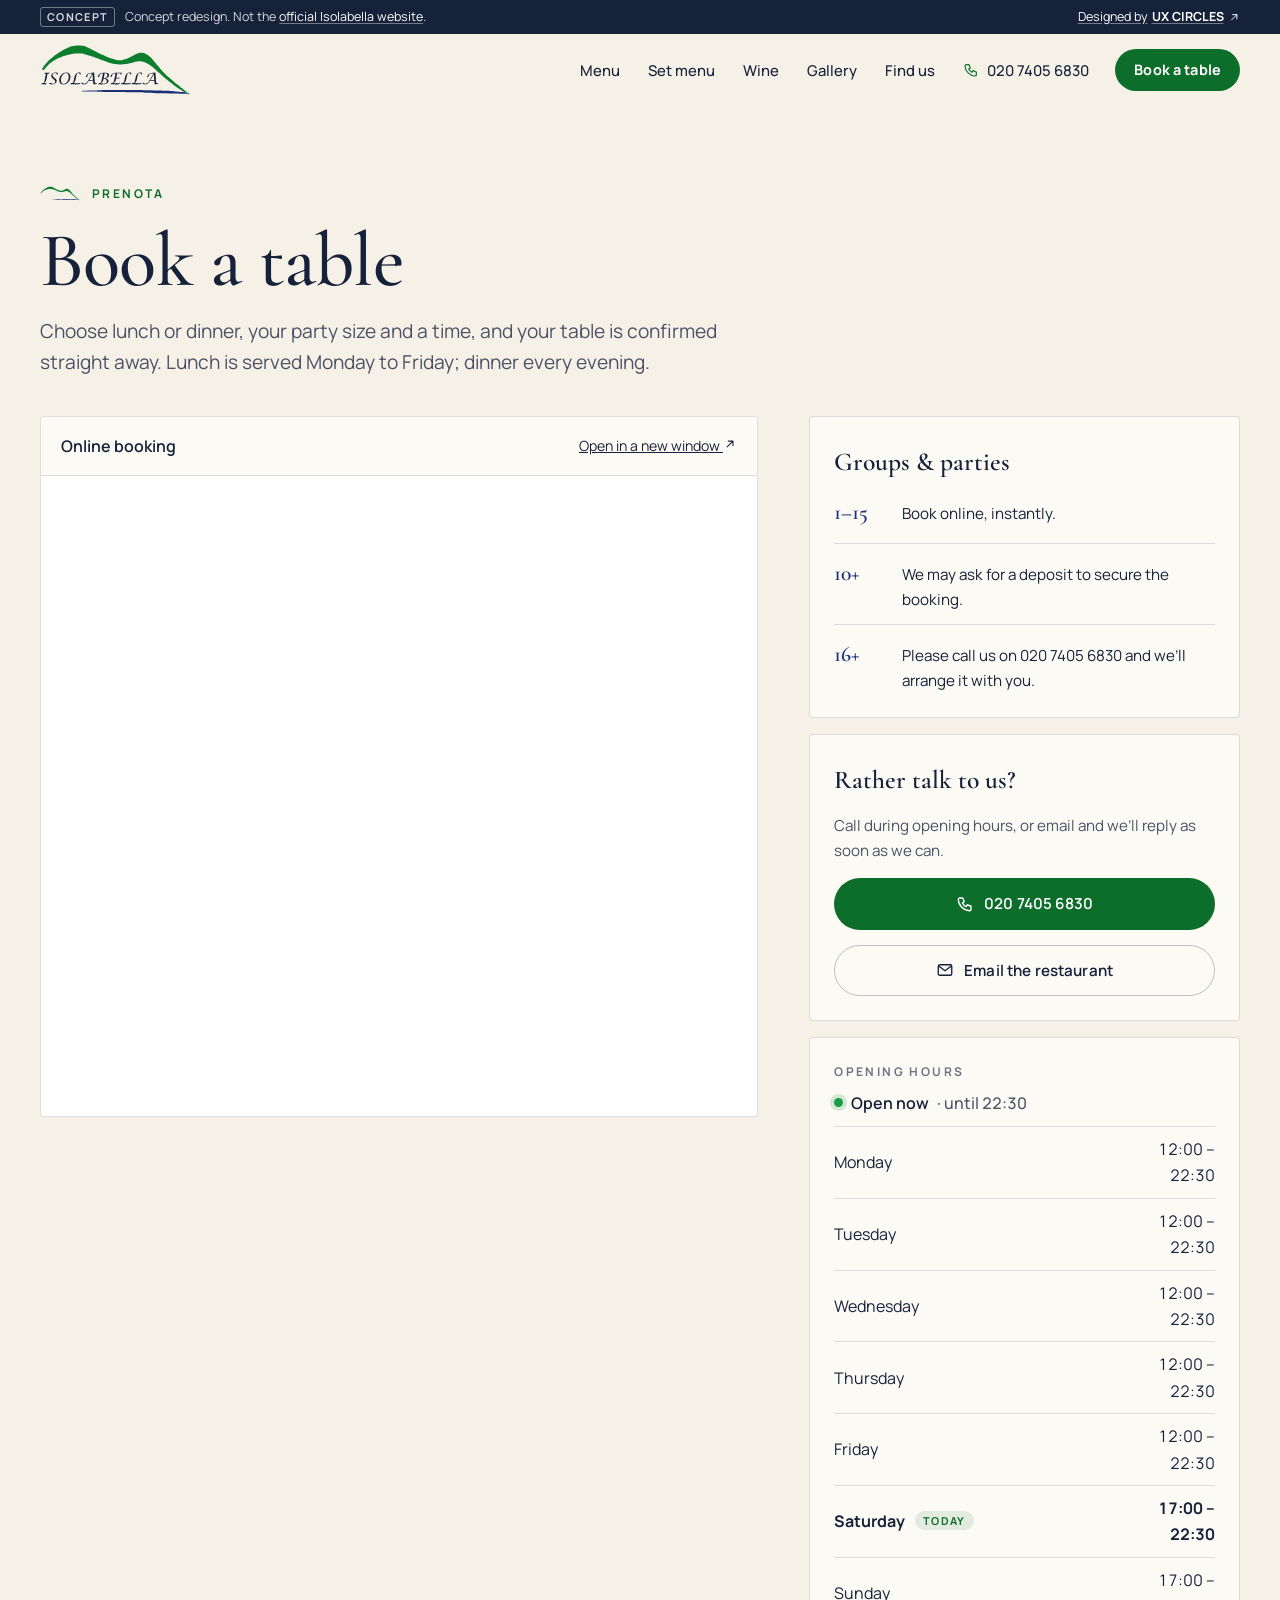
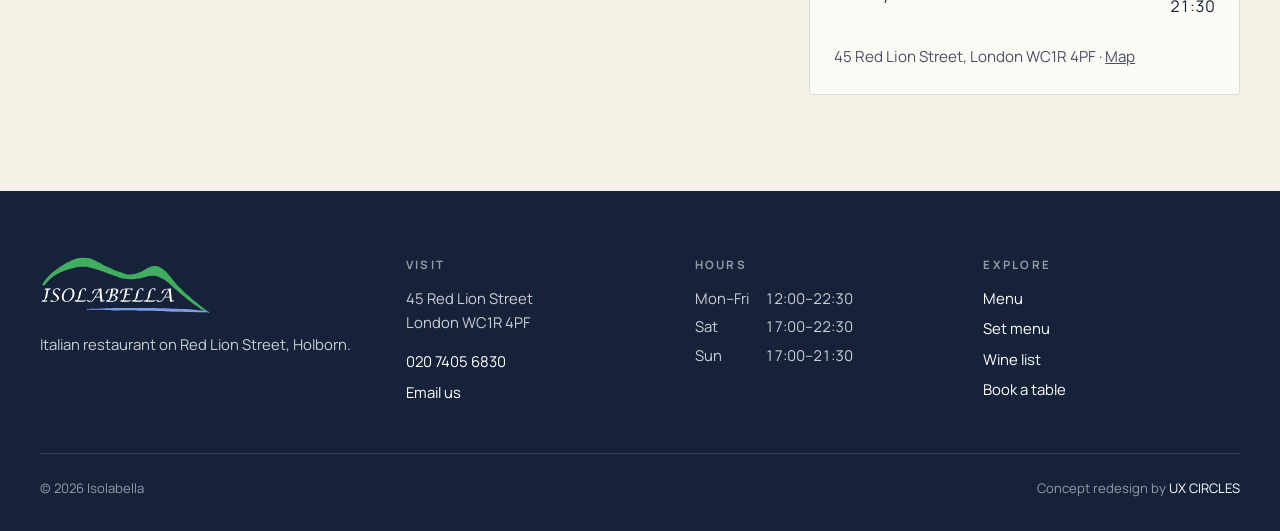
==== book.html @ ec87f548 "Redesign Isolabella's website as a static concept site Home, full HTML menu (à la carte, set menu, w" ====
<!doctype html>
<html lang="en-GB" class="no-js">
<head>
  <meta charset="utf-8">
  <meta name="viewport" content="width=device-width, initial-scale=1">
  <title>Book a table · Isolabella, Holborn</title>
  <meta name="description" content="Book a table at Isolabella, 45 Red Lion Street, Holborn. Instant online booking for up to 15 guests; call 020 7405 6830 for larger parties.">
  <meta name="robots" content="noindex, nofollow">
  <meta name="theme-color" content="#f6f1e7">
  <link rel="canonical" href="https://uxcircles.github.io/Isolabella/book.html">
  <link rel="icon" href="favicon.svg" type="image/svg+xml">
  <link rel="apple-touch-icon" href="apple-touch-icon.png">

  <meta property="og:type" content="restaurant">
  <meta property="og:site_name" content="Isolabella">
  <meta property="og:title" content="Book a table · Isolabella, Holborn">
  <meta property="og:description" content="Handmade pasta, fresh fish, veal and Italian wines on Red Lion Street, WC1.">
  <meta property="og:url" content="https://uxcircles.github.io/Isolabella/book.html">
  <meta property="og:image" content="https://uxcircles.github.io/Isolabella/assets/img/og.jpg">
  <meta property="og:image:width" content="1200">
  <meta property="og:image:height" content="630">
  <meta name="twitter:card" content="summary_large_image">

  <link rel="preconnect" href="https://fonts.googleapis.com">
  <link rel="preconnect" href="https://fonts.gstatic.com" crossorigin>
  <link href="https://fonts.googleapis.com/css2?family=Cormorant+Garamond:ital,wght@0,500;0,600;1,500;1,600&family=Manrope:wght@400;500;600;700&display=swap" rel="stylesheet">
  <link rel="stylesheet" href="styles.css?v=1">

</head>
<body>
  <svg aria-hidden="true" focusable="false" style="position:absolute;width:0;height:0;overflow:hidden">
    <symbol id="i-phone" viewBox="0 0 24 24"><path d="M5 4h4l2 5-2.5 1.5a11 11 0 0 0 5 5L15 13l5 2v4a2 2 0 0 1-2 2A16 16 0 0 1 3 6a2 2 0 0 1 2-2"/></symbol>
    <symbol id="i-arrow" viewBox="0 0 24 24"><path d="M5 12h14M13 6l6 6-6 6"/></symbol>
    <symbol id="i-left" viewBox="0 0 24 24"><path d="M19 12H5M11 6l-6 6 6 6"/></symbol>
    <symbol id="i-ext" viewBox="0 0 24 24"><path d="M7 17 17 7M9 7h8v8"/></symbol>
    <symbol id="i-close" viewBox="0 0 24 24"><path d="M6 6l12 12M18 6 6 18"/></symbol>
    <symbol id="i-pin" viewBox="0 0 24 24"><path d="M12 21s-7-6.2-7-11.5A7 7 0 0 1 19 9.5C19 14.8 12 21 12 21z"/><circle cx="12" cy="9.5" r="2.5"/></symbol>
    <symbol id="i-mail" viewBox="0 0 24 24"><rect x="3" y="5" width="18" height="14" rx="2"/><path d="m4 7 8 6 8-6"/></symbol>
    <symbol id="i-cal" viewBox="0 0 24 24"><rect x="3" y="5" width="18" height="16" rx="2"/><path d="M3 10h18M8 3v4M16 3v4"/></symbol>
  </svg>
  <a class="skip" href="#main">Skip to content</a>

  <header class="site-header" data-header>
    <div class="concept-bar" role="note">
      <div class="wrap concept-inner">
        <p><span class="concept-tag">Concept</span><span class="concept-long">Concept redesign. Not the <a href="http://www.isolabellarestaurant.co.uk/" target="_blank" rel="noopener">official Isolabella website</a>.</span><span class="concept-short">Concept redesign</span></p>
        <a href="https://ux-circles.com/web" target="_blank" rel="noopener">Designed by <strong>UX CIRCLES</strong> <svg class="icon" aria-hidden="true"><use href="#i-ext"/></svg></a>
      </div>
    </div>
    <div class="header-bar">
      <div class="wrap header-inner">
        <a class="brand" href="./" aria-label="Isolabella home"><img src="assets/img/logo.svg" alt="Isolabella" width="150" height="54"></a>
        <nav class="nav" id="nav" data-nav aria-label="Main">
          <a href="menu.html">Menu</a>
          <a href="menu.html#set-menu">Set menu</a>
          <a href="menu.html#wine">Wine</a>
          <a href="./#gallery">Gallery</a>
          <a href="./#visit">Find us</a>
          <a class="nav-tel" href="tel:+442074056830"><svg class="icon" aria-hidden="true"><use href="#i-phone"/></svg>020 7405 6830</a>
          <a class="btn btn-primary btn-sm" href="book.html" aria-current="page">Book a table</a>
        </nav>
        <div class="header-actions">
          <a class="btn btn-primary btn-sm" href="book.html">Book</a>
          <button class="burger" type="button" aria-controls="nav" aria-expanded="false" aria-label="Open menu" data-burger><span></span></button>
        </div>
      </div>
    </div>
  </header>

  <main id="main">
    <div class="page-head">
      <div class="wrap">
        <p class="eyebrow"><img src="assets/img/ridge.svg" alt="" width="40" height="14">Prenota</p>
        <h1 class="display">Book a table</h1>
        <p class="lede">Choose lunch or dinner, your party size and a time, and your table is confirmed straight away. Lunch is served Monday to Friday; dinner every evening.</p>
      </div>
    </div>

    <div class="wrap book-grid">
      <section class="booking-card" aria-labelledby="booking-h">
        <header>
          <p id="booking-h">Online booking</p>
          <a href="https://booking.favouritetable.com/?sitecode=1702" target="_blank" rel="noopener">Open in a new window <svg class="icon" aria-hidden="true"><use href="#i-ext"/></svg></a>
        </header>
        <iframe src="https://booking.favouritetable.com/?sitecode=1702" title="Isolabella table booking, provided by Favourite Table" loading="lazy"></iframe>
      </section>

      <aside>
        <div class="side-card">
          <h2>Groups &amp; parties</h2>
          <ul class="rules">
            <li><b>1–15</b><span>Book online, instantly.</span></li>
            <li><b>10+</b><span>We may ask for a deposit to secure the booking.</span></li>
            <li><b>16+</b><span>Please call us on 020 7405 6830 and we’ll arrange it with you.</span></li>
          </ul>
        </div>
        <div class="side-card">
          <h2>Rather talk to us?</h2>
          <p>Call during opening hours, or email and we’ll reply as soon as we can.</p>
          <p><a class="btn btn-primary" href="tel:+442074056830"><svg class="icon" aria-hidden="true"><use href="#i-phone"/></svg>020 7405 6830</a></p>
          <p style="margin:0"><a class="btn btn-ghost" href="mailto:bookings@isolabellarestaurant.co.uk"><svg class="icon" aria-hidden="true"><use href="#i-mail"/></svg>Email the restaurant</a></p>
        </div>
        <div class="side-card">
            <table class="hours" data-hours>
              <caption><b>Opening hours</b> <span class="status" data-status></span></caption>
              <tbody>
                <tr data-day="1" data-open="12:00" data-close="22:30"><th scope="row">Monday</th><td>12:00 – 22:30</td></tr>
                <tr data-day="2" data-open="12:00" data-close="22:30"><th scope="row">Tuesday</th><td>12:00 – 22:30</td></tr>
                <tr data-day="3" data-open="12:00" data-close="22:30"><th scope="row">Wednesday</th><td>12:00 – 22:30</td></tr>
                <tr data-day="4" data-open="12:00" data-close="22:30"><th scope="row">Thursday</th><td>12:00 – 22:30</td></tr>
                <tr data-day="5" data-open="12:00" data-close="22:30"><th scope="row">Friday</th><td>12:00 – 22:30</td></tr>
                <tr data-day="6" data-open="17:00" data-close="22:30"><th scope="row">Saturday</th><td>17:00 – 22:30</td></tr>
                <tr data-day="0" data-open="17:00" data-close="21:30"><th scope="row">Sunday</th><td>17:00 – 21:30</td></tr>
              </tbody>
            </table>
          <p style="margin:16px 0 0">45 Red Lion Street, London WC1R 4PF · <a href="./#visit">Map</a></p>
        </div>
      </aside>
    </div>
  </main>

  <footer class="site-footer">
    <div class="wrap">
      <div class="footer-grid">
        <div>
          <img src="assets/img/logo-light.svg" alt="Isolabella" width="170" height="61" loading="lazy">
          <p>Italian restaurant on Red Lion Street, Holborn.</p>
        </div>
        <div>
          <h2>Visit</h2>
          <p>45 Red Lion Street<br>London WC1R 4PF</p>
          <ul><li><a href="tel:+442074056830">020 7405 6830</a></li><li><a href="mailto:bookings@isolabellarestaurant.co.uk">Email us</a></li></ul>
        </div>
        <div>
          <h2>Hours</h2>
          <dl class="footer-hours"><dt>Mon–Fri</dt><dd>12:00–22:30</dd><dt>Sat</dt><dd>17:00–22:30</dd><dt>Sun</dt><dd>17:00–21:30</dd></dl>
        </div>
        <div>
          <h2>Explore</h2>
          <ul><li><a href="menu.html">Menu</a></li><li><a href="menu.html#set-menu">Set menu</a></li><li><a href="menu.html#wine">Wine list</a></li><li><a href="book.html">Book a table</a></li></ul>
        </div>
      </div>
      <div class="footer-base">
        <p>© <span data-year>2026</span> Isolabella</p>
        <p>Concept redesign by <a href="https://ux-circles.com/web" target="_blank" rel="noopener">UX CIRCLES</a></p>
      </div>
    </div>
  </footer>

  <script src="main.js?v=1" defer></script>
</body>
</html>
---- styles.css ----
/* Isolabella — concept redesign
   Colours come from the logo: the green hill, the blue lake line, and the white of the tablecloths. */
:root {
  --linen: #f6f1e7;      /* page */
  --paper: #fcfaf5;      /* cards, menu */
  --stone: #ebe4d6;      /* quiet bands */
  --ink: #16213a;        /* text, dark sections */
  --ink-2: #4b5266;      /* secondary text */
  --ink-3: #6f7484;      /* captions */
  --lake: #1d3178;       /* logo blue */
  --lake-soft: #7d9be6;  /* blue on dark */
  --hill: #0d6e2b;       /* logo green, darkened for white text */
  --hill-hover: #0a5a23;
  --hill-soft: #3fae5f;  /* green on dark */
  --line: rgba(22, 33, 58, 0.14);
  --line-strong: rgba(22, 33, 58, 0.28);

  --serif: "Cormorant Garamond", "Cormorant", Georgia, serif;
  --sans: "Manrope", system-ui, -apple-system, "Segoe UI", sans-serif;

  --wrap: 1200px;
  --gutter: clamp(16px, 4vw, 40px);
  --radius: 4px;
  --header-h: 72px;
}

*, *::before, *::after { box-sizing: border-box; }
html { -webkit-text-size-adjust: 100%; scroll-behavior: smooth; scroll-padding-top: calc(var(--header-h) + 24px); }
@media (prefers-reduced-motion: reduce) { html { scroll-behavior: auto; } }
body {
  margin: 0;
  background: var(--linen);
  color: var(--ink);
  font: 400 1rem/1.65 var(--sans);
  -webkit-font-smoothing: antialiased;
  text-rendering: optimizeLegibility;
}
body.is-locked { overflow: hidden; }
img { display: block; max-width: 100%; height: auto; }
a { color: inherit; }
p { margin: 0 0 1em; }
h1, h2, h3 { margin: 0; font-weight: 500; }
button { font: inherit; color: inherit; }
:focus-visible { outline: 2px solid var(--lake); outline-offset: 3px; }
.dark :focus-visible { outline-color: var(--lake-soft); }
[hidden] { display: none !important; }

.wrap { width: 100%; max-width: calc(var(--wrap) + var(--gutter) * 2); margin: 0 auto; padding: 0 var(--gutter); }
.icon { width: 1em; height: 1em; flex: none; fill: none; stroke: currentColor; stroke-width: 1.8; stroke-linecap: round; stroke-linejoin: round; }
.visually-hidden { position: absolute; width: 1px; height: 1px; overflow: hidden; clip: rect(0 0 0 0); white-space: nowrap; }
.skip { position: absolute; left: 16px; top: -60px; z-index: 100; background: var(--ink); color: #fff; padding: 10px 16px; border-radius: var(--radius); }
.skip:focus { top: 12px; }

/* ---------- Type ---------- */
.display {
  font-family: var(--serif);
  font-weight: 500;
  line-height: 1.02;
  letter-spacing: -0.01em;
  font-size: clamp(2.6rem, 5.6vw, 4.7rem);
}
.display em, .h2 em { font-style: italic; color: var(--lake); }
.dark .display em, .dark .h2 em { color: var(--lake-soft); }
.h2 { font-family: var(--serif); font-weight: 500; font-size: clamp(2.1rem, 4.2vw, 3.3rem); line-height: 1.06; letter-spacing: -0.005em; }
.h3 { font-family: var(--serif); font-weight: 600; font-size: 1.55rem; line-height: 1.15; }
.eyebrow {
  display: flex; align-items: center; gap: 12px;
  margin: 0 0 18px;
  font-size: 0.75rem; font-weight: 700; letter-spacing: 0.2em; text-transform: uppercase;
  color: var(--hill);
}
.dark .eyebrow { color: var(--hill-soft); }
.eyebrow img { width: 40px; height: auto; }
.lede { font-size: clamp(1.05rem, 1.5vw, 1.2rem); line-height: 1.6; color: var(--ink-2); max-width: 36em; }
.dark .lede { color: rgba(255, 255, 255, 0.78); }
.it { font-family: var(--serif); font-style: italic; font-size: 1.1em; }

/* ---------- Buttons ---------- */
.btn {
  display: inline-flex; align-items: center; justify-content: center; gap: 10px;
  min-height: 48px; padding: 12px 24px;
  border: 1px solid transparent; border-radius: 999px;
  font-size: 0.95rem; font-weight: 600; letter-spacing: 0.01em; text-decoration: none;
  cursor: pointer; transition: background-color .2s, color .2s, border-color .2s, transform .2s;
}
.btn .icon { width: 18px; height: 18px; }
.btn-primary { background: var(--hill); color: #fff; }
.btn-primary:hover { background: var(--hill-hover); }
.btn-ghost { border-color: var(--line-strong); color: var(--ink); background: transparent; }
.btn-ghost:hover { border-color: var(--ink); background: rgba(22, 33, 58, 0.04); }
.dark .btn-ghost { border-color: rgba(255, 255, 255, 0.4); color: #fff; }
.dark .btn-ghost:hover { border-color: #fff; background: rgba(255, 255, 255, 0.08); }
.btn-sm { min-height: 40px; padding: 8px 18px; font-size: 0.9rem; }
.link-arrow { display: inline-flex; align-items: center; gap: 8px; font-weight: 600; text-decoration: none; border-bottom: 1px solid currentColor; padding-bottom: 2px; }
.link-arrow .icon { transition: transform .2s; }
.link-arrow:hover .icon { transform: translateX(3px); }

/* ---------- Header ---------- */
.site-header { position: sticky; top: 0; z-index: 50; }
.concept-bar { background: var(--ink); color: rgba(255, 255, 255, 0.82); font-size: 0.78rem; }
.concept-inner { display: flex; align-items: center; justify-content: space-between; gap: 16px; min-height: 34px; }
.concept-inner p { margin: 0; display: flex; align-items: center; gap: 10px; white-space: nowrap; }
.concept-inner a { color: #fff; text-decoration-color: rgba(255, 255, 255, 0.4); text-underline-offset: 2px; display: inline-flex; align-items: center; gap: 4px; white-space: nowrap; }
.concept-tag { border: 1px solid rgba(255, 255, 255, 0.4); border-radius: 3px; padding: 0 6px; font-size: 0.68rem; font-weight: 700; letter-spacing: 0.12em; text-transform: uppercase; }
.concept-short { display: none; }
/* the blur sits on a pseudo-element: backdrop-filter on the bar itself would trap the fixed mobile nav inside it */
.header-bar { position: relative; z-index: 0; border-bottom: 1px solid transparent; transition: border-color .2s; }
.header-bar::before { content: ""; position: absolute; inset: 0; z-index: -1; background: rgba(246, 241, 231, 0.94); backdrop-filter: saturate(1.4) blur(10px); -webkit-backdrop-filter: saturate(1.4) blur(10px); }
.site-header.is-scrolled .header-bar { border-bottom-color: var(--line); }
.header-inner { display: flex; align-items: center; gap: 28px; height: var(--header-h); }
.brand { display: block; flex: none; }
.brand img { width: 150px; height: auto; }
.nav { display: flex; align-items: center; gap: 4px; margin-left: auto; }
.nav a:not(.btn) { padding: 8px 12px; border-radius: 999px; font-size: 0.93rem; font-weight: 500; text-decoration: none; color: var(--ink); transition: background-color .2s; }
.nav a:not(.btn):hover { background: rgba(22, 33, 58, 0.06); }
.nav a[aria-current="page"] { font-weight: 700; }
.nav-tel { display: inline-flex; align-items: center; gap: 8px; }
.nav-tel .icon { width: 16px; height: 16px; color: var(--hill); }
.nav .btn { margin-left: 10px; }
.header-actions { display: none; }
.burger { display: none; }

@media (max-width: 960px) {
  :root { --header-h: 64px; }
  .brand img { width: 128px; }
  .header-actions { display: flex; align-items: center; gap: 8px; margin-left: auto; }
  .burger {
    display: inline-grid; place-items: center; width: 44px; height: 44px;
    border: 1px solid var(--line-strong); border-radius: 50%; background: transparent; cursor: pointer;
  }
  .burger span, .burger span::before, .burger span::after { display: block; width: 18px; height: 1.6px; background: var(--ink); border-radius: 2px; transition: transform .25s, background-color .25s; }
  .burger span { position: relative; }
  .burger span::before, .burger span::after { content: ""; position: absolute; left: 0; }
  .burger span::before { top: -6px; }
  .burger span::after { top: 6px; }
  .burger[aria-expanded="true"] span { background: transparent; }
  .burger[aria-expanded="true"] span::before { transform: translateY(6px) rotate(45deg); }
  .burger[aria-expanded="true"] span::after { transform: translateY(-6px) rotate(-45deg); }

  .nav {
    position: fixed; inset: var(--nav-top, 98px) 0 0 0;
    flex-direction: column; align-items: stretch; gap: 0;
    padding: 12px var(--gutter) 32px; margin: 0;
    background: var(--linen); overflow-y: auto;
    visibility: hidden; opacity: 0; transform: translateY(-8px);
    transition: opacity .2s, transform .2s, visibility 0s .2s;
  }
  .nav.is-open { visibility: visible; opacity: 1; transform: none; transition: opacity .2s, transform .2s; }
  .nav a:not(.btn) { padding: 16px 0; border-radius: 0; border-bottom: 1px solid var(--line); font-family: var(--serif); font-size: 1.8rem; font-weight: 500; }
  .nav a:not(.btn):hover { background: none; }
  .nav-tel { font-family: var(--sans) !important; font-size: 1.05rem !important; }
  .nav .btn { margin: 24px 0 0; min-height: 52px; }
}
@media (max-width: 600px) {
  .concept-long { display: none; }
  .concept-short { display: inline; }
  .header-actions .btn { padding: 8px 14px; }
}

/* ---------- Hero ---------- */
.hero { padding: clamp(28px, 5vw, 64px) 0 clamp(48px, 7vw, 96px); }
.hero-grid { display: grid; grid-template-columns: minmax(0, 1fr) minmax(0, 1.08fr); gap: clamp(32px, 5vw, 72px); align-items: center; }
.hero h1 { margin-bottom: 24px; }
.hero .lede { margin-bottom: 32px; }
.hero-cta { display: flex; flex-wrap: wrap; gap: 12px; margin-bottom: 36px; }
.hero-facts { display: grid; grid-template-columns: repeat(2, minmax(0, 1fr)); gap: 0; border-top: 1px solid var(--line); margin: 0; }
.hero-facts > div { padding: 16px 16px 0 0; }
.hero-facts > div + div { padding-left: 20px; border-left: 1px solid var(--line); }
.hero-facts dt { font-size: 0.72rem; font-weight: 700; letter-spacing: 0.16em; text-transform: uppercase; color: var(--ink-3); margin-bottom: 4px; }
.hero-facts dd { margin: 0; font-weight: 500; }
.hero-facts a { text-decoration: none; }
.hero-facts a:hover { text-decoration: underline; }
.hero-media { position: relative; }
.hero-media .frame { position: relative; border-radius: 200px 200px var(--radius) var(--radius); overflow: hidden; aspect-ratio: 4 / 4.4; background: var(--stone); }
.hero-media .frame img { width: 100%; height: 100%; object-fit: cover; object-position: 50% 45%; }

/* open-now pill */
.status { display: inline-flex; align-items: center; gap: 8px; font-weight: 600; }
.status::before { content: ""; width: 9px; height: 9px; border-radius: 50%; background: var(--ink-3); flex: none; }
.status.is-open::before { background: #1d9a46; box-shadow: 0 0 0 4px rgba(29, 154, 70, 0.18); }
.status.is-soon::before { background: #c88a12; box-shadow: 0 0 0 4px rgba(200, 138, 18, 0.18); }
.status small { font-weight: 500; color: var(--ink-2); font-size: inherit; }

@media (max-width: 900px) {
  .hero-grid { grid-template-columns: 1fr; }
  .hero-media { order: -1; max-width: 520px; width: 100%; margin: 0 auto; }
  .hero-media .frame { aspect-ratio: 4 / 3.6; border-radius: 160px 160px var(--radius) var(--radius); }
  }
@media (max-width: 480px) {
  .hero-facts { grid-template-columns: 1fr; }
  .hero-facts > div + div { padding-left: 0; border-left: 0; border-top: 1px solid var(--line); margin-top: 16px; }
  .hero-cta .btn { flex: 1 1 100%; }
}

/* ---------- Sections ---------- */
.section { padding: clamp(64px, 9vw, 120px) 0; }
.section-head { display: flex; align-items: end; justify-content: space-between; gap: 24px; margin-bottom: clamp(32px, 4vw, 56px); }
.section-head .lede { margin: 16px 0 0; }
.dark { background: var(--ink); color: #fff; }
.band { background: var(--stone); }

/* welcome */
.welcome-grid { display: grid; grid-template-columns: minmax(0, 0.9fr) minmax(0, 1.1fr); gap: clamp(32px, 6vw, 96px); align-items: center; }
.welcome-media { position: relative; margin: 0; }
.welcome-media img { border-radius: var(--radius); width: 100%; aspect-ratio: 4 / 5; object-fit: cover; }
.welcome-media figcaption { margin-top: 10px; font-size: 0.85rem; color: var(--ink-3); }
.welcome-copy .h2 { margin-bottom: 24px; }
.welcome-copy p { color: var(--ink-2); max-width: 34em; }
.pillars { list-style: none; margin: 32px 0 0; padding: 0; display: grid; grid-template-columns: repeat(3, minmax(0, 1fr)); gap: 24px; border-top: 1px solid var(--line); }
.pillars li { padding-top: 18px; }
.pillars strong { display: block; font-family: var(--serif); font-size: 1.35rem; font-weight: 600; line-height: 1.2; margin-bottom: 6px; color: var(--ink); }
.pillars span { font-size: 0.92rem; color: var(--ink-2); }
@media (max-width: 860px) {
  .welcome-grid { grid-template-columns: 1fr; }
  .welcome-media img { aspect-ratio: 4 / 3; }
}
@media (max-width: 560px) { .pillars { grid-template-columns: 1fr; gap: 0; } }

/* from the menu */
.picks { display: grid; grid-template-columns: repeat(3, minmax(0, 1fr)); gap: 0 clamp(24px, 4vw, 56px); }
.pick-col h3 { font-size: 0.75rem; font-family: var(--sans); font-weight: 700; letter-spacing: 0.2em; text-transform: uppercase; color: var(--hill); padding-bottom: 12px; border-bottom: 1px solid var(--ink); margin-bottom: 4px; }
.pick { display: grid; grid-template-columns: 1fr auto; gap: 2px 16px; padding: 16px 0; border-bottom: 1px solid var(--line); }
.pick-name { font-family: var(--serif); font-size: 1.35rem; font-weight: 600; line-height: 1.2; }
.pick-price { font-variant-numeric: tabular-nums; font-weight: 600; }
.pick-desc { grid-column: 1 / -1; font-size: 0.92rem; color: var(--ink-2); }
.picks-foot { display: flex; flex-wrap: wrap; align-items: center; justify-content: space-between; gap: 16px; margin-top: 36px; color: var(--ink-2); font-size: 0.95rem; }
.picks-foot p { margin: 0; }
@media (max-width: 900px) { .picks { grid-template-columns: 1fr; } .pick-col + .pick-col { margin-top: 36px; } }

/* set menu */
.setmenu { position: relative; overflow: hidden; }
.setmenu-grid { display: grid; grid-template-columns: minmax(0, 0.85fr) minmax(0, 1.15fr); gap: clamp(32px, 6vw, 96px); align-items: start; }
.price-tag { display: flex; align-items: baseline; gap: 12px; margin: 28px 0 8px; }
.price-tag strong { font-family: var(--serif); font-weight: 500; font-size: clamp(3.4rem, 6vw, 4.6rem); line-height: 1; }
.price-tag span { color: rgba(255, 255, 255, 0.72); }
.setmenu .fine { font-size: 0.88rem; color: rgba(255, 255, 255, 0.62); margin-bottom: 28px; }
.courses { display: grid; gap: 28px; }
.course h3 { display: flex; align-items: center; gap: 14px; font-family: var(--sans); font-size: 0.75rem; font-weight: 700; letter-spacing: 0.2em; text-transform: uppercase; color: var(--hill-soft); margin-bottom: 8px; }
.course h3::after { content: ""; flex: 1; height: 1px; background: rgba(255, 255, 255, 0.18); }
.course ul { list-style: none; margin: 0; padding: 0; display: grid; grid-template-columns: repeat(2, minmax(0, 1fr)); gap: 4px 28px; }
.course li { padding: 8px 0; }
.course li b { display: block; font-family: var(--serif); font-size: 1.28rem; font-weight: 600; line-height: 1.2; }
.course li span { font-size: 0.88rem; color: rgba(255, 255, 255, 0.66); }
.setmenu-ridge { position: absolute; right: -80px; bottom: -40px; width: 520px; opacity: 0.12; pointer-events: none; }
@media (max-width: 900px) { .setmenu-grid { grid-template-columns: 1fr; } }
@media (max-width: 560px) { .course ul { grid-template-columns: 1fr; } }

/* wine */
.wine-grid { display: grid; grid-template-columns: minmax(0, 1.1fr) minmax(0, 0.9fr); gap: clamp(32px, 6vw, 96px); align-items: center; }
.wine-grid .h2 { margin-bottom: 20px; }
.wine-stats { display: grid; grid-template-columns: repeat(3, minmax(0, 1fr)); gap: 16px; margin: 32px 0; padding: 0; list-style: none; }
.wine-stats li { border-top: 1px solid var(--ink); padding-top: 12px; }
.wine-stats strong { display: block; font-family: var(--serif); font-size: 2.2rem; font-weight: 500; line-height: 1.05; }
.wine-stats span { font-size: 0.88rem; color: var(--ink-2); }
.cellar { background: var(--paper); border-radius: var(--radius); padding: clamp(24px, 3vw, 36px); border: 1px solid var(--line); }
.cellar h3 { font-size: 0.75rem; font-family: var(--sans); font-weight: 700; letter-spacing: 0.2em; text-transform: uppercase; color: var(--lake); margin-bottom: 8px; }
.cellar ul { list-style: none; margin: 0; padding: 0; }
.cellar li { display: grid; grid-template-columns: 1fr auto; gap: 0 16px; padding: 14px 0; border-bottom: 1px solid var(--line); }
.cellar li:last-child { border-bottom: 0; }
.cellar b { font-family: var(--serif); font-size: 1.2rem; font-weight: 600; line-height: 1.25; }
.cellar small { grid-column: 1; font-size: 0.85rem; color: var(--ink-3); }
.cellar .p { grid-row: 1; grid-column: 2; font-weight: 600; font-variant-numeric: tabular-nums; }
@media (max-width: 900px) { .wine-grid { grid-template-columns: 1fr; } }
@media (max-width: 480px) { .wine-stats { grid-template-columns: 1fr; } }

/* gallery */
.gallery { display: grid; grid-template-columns: repeat(12, minmax(0, 1fr)); grid-auto-rows: clamp(120px, 15vw, 210px); gap: 12px; }
.gallery button { padding: 0; border: 0; background: var(--stone); border-radius: var(--radius); overflow: hidden; cursor: zoom-in; position: relative; }
.gallery img { width: 100%; height: 100%; object-fit: cover; transition: transform .6s ease; }
.gallery button:hover img { transform: scale(1.035); }
.gallery .g1 { grid-column: span 7; grid-row: span 2; }
.gallery .g2 { grid-column: span 5; grid-row: span 1; }
.gallery .g3 { grid-column: span 5; grid-row: span 1; }
.gallery .g4 { grid-column: span 6; grid-row: span 2; }
.gallery .g5 { grid-column: span 6; grid-row: span 2; }
@media (max-width: 700px) {
  .gallery { grid-template-columns: repeat(2, minmax(0, 1fr)); grid-auto-rows: 42vw; gap: 8px; }
  .gallery .g1 { grid-column: span 2; grid-row: span 1; }
  .gallery .g2, .gallery .g3 { grid-column: span 1; }
  .gallery .g4, .gallery .g5 { grid-column: span 1; grid-row: span 1; }
}
.lightbox { border: 0; padding: 0; background: transparent; max-width: min(1200px, 94vw); max-height: 92vh; width: 100%; color: #fff; }
.lightbox::backdrop { background: rgba(10, 16, 30, 0.9); }
.lightbox figure { margin: 0; }
.lightbox img { max-height: 80vh; width: auto; margin: 0 auto; border-radius: var(--radius); }
.lightbox figcaption { text-align: center; margin-top: 12px; font-size: 0.9rem; color: rgba(255, 255, 255, 0.8); }
.lb-btn { position: fixed; display: grid; place-items: center; width: 48px; height: 48px; border-radius: 50%; border: 1px solid rgba(255, 255, 255, 0.35); background: rgba(10, 16, 30, 0.5); color: #fff; cursor: pointer; }
.lb-btn .icon { width: 22px; height: 22px; }
.lb-close { top: 16px; right: 16px; }
.lb-prev { left: 16px; top: 50%; transform: translateY(-50%); }
.lb-next { right: 16px; top: 50%; transform: translateY(-50%); }

/* visit */
.visit-grid { display: grid; grid-template-columns: minmax(0, 0.9fr) minmax(0, 1.1fr); gap: clamp(32px, 5vw, 72px); align-items: stretch; }
.visit-info .h2 { margin-bottom: 28px; }
.contact-list { list-style: none; margin: 0 0 32px; padding: 0; display: grid; gap: 14px; }
.contact-list li { display: grid; grid-template-columns: 22px 1fr; gap: 14px; align-items: start; }
.contact-list .icon { width: 20px; height: 20px; margin-top: 3px; color: var(--hill); }
.contact-list a { text-decoration-color: var(--line-strong); text-underline-offset: 3px; }
.contact-list a:hover { text-decoration-color: currentColor; }
.contact-list small { display: block; color: var(--ink-3); font-size: 0.88rem; }
.hours { width: 100%; border-collapse: collapse; font-variant-numeric: tabular-nums; }
.hours caption { text-align: left; padding-bottom: 10px; display: flex; flex-wrap: wrap; align-items: center; justify-content: space-between; gap: 8px; }
.hours caption b { font-size: 0.75rem; font-weight: 700; letter-spacing: 0.2em; text-transform: uppercase; color: var(--ink-3); }
.hours th, .hours td { padding: 9px 0; border-top: 1px solid var(--line); text-align: left; font-weight: 400; }
.hours td { text-align: right; }
.hours tr.is-today th, .hours tr.is-today td { font-weight: 700; }
.hours tr.is-today th::after { content: "Today"; margin-left: 10px; font-size: 0.68rem; letter-spacing: 0.12em; text-transform: uppercase; color: var(--hill); background: rgba(13, 110, 43, 0.1); padding: 2px 8px; border-radius: 99px; vertical-align: 2px; }
.map-wrap { position: relative; min-height: 440px; border-radius: var(--radius); overflow: hidden; background: #e9e6dd; }
.map, .map.maplibregl-map { position: absolute; inset: 0; }
.map-fallback { position: absolute; inset: 0; display: grid; place-items: center; padding: 24px; text-align: center; }
.map.is-ready + .map-fallback { display: none; }
.map-actions { position: absolute; right: 12px; bottom: 30px; z-index: 2; display: flex; gap: 8px; }
.map-actions .btn { background: var(--paper); box-shadow: 0 4px 16px rgba(22, 33, 58, 0.16); border-color: transparent; }
.getting-here { margin: 18px 0 0; padding: 0; list-style: none; display: grid; grid-template-columns: repeat(3, minmax(0, 1fr)); gap: 16px; font-size: 0.9rem; color: var(--ink-2); }
.getting-here b { display: block; color: var(--ink); font-weight: 600; }
@media (max-width: 900px) { .visit-grid { grid-template-columns: 1fr; } .map-wrap { min-height: 380px; } }
@media (max-width: 560px) { .getting-here { grid-template-columns: 1fr; gap: 10px; } }

/* map markers */
.map-pin { display: flex; flex-direction: column; align-items: center; }
.map-pin .pin { display: grid; place-items: center; width: 46px; height: 46px; border-radius: 50% 50% 50% 0; transform: rotate(-45deg); background: var(--ink); box-shadow: 0 6px 16px rgba(22, 33, 58, 0.35); }
.map-pin .pin img { width: 32px; transform: rotate(45deg); }
.map-pin .pin-label { margin-top: 6px; padding: 3px 10px; background: var(--ink); color: #fff; border-radius: 99px; font: 600 12px/1.4 var(--sans); white-space: nowrap; }
.map-station { display: flex; align-items: center; gap: 6px; font: 600 12px/1.2 var(--sans); color: var(--ink); text-shadow: 0 0 3px #fff, 0 0 3px #fff; }
.map-station .roundel { width: 18px; height: 14px; border-radius: 50%; border: 3.5px solid #dc241f; position: relative; background: #fff; }
.map-station .roundel::after { content: ""; position: absolute; left: -6px; right: -6px; top: 50%; height: 4px; margin-top: -2px; background: #10069f; }

/* CTA band */
.cta-band { text-align: center; }
.cta-band .h2 { max-width: 16em; margin: 0 auto 16px; }
.cta-band .lede { margin: 0 auto 32px; }
.cta-band .hero-cta { justify-content: center; margin: 0; }

/* ---------- Footer ---------- */
.site-footer { background: var(--ink); color: rgba(255, 255, 255, 0.78); padding: 64px 0 32px; font-size: 0.93rem; }
.footer-grid { display: grid; grid-template-columns: 1.3fr 1fr 1fr 1fr; gap: 32px; }
.footer-grid img { width: 170px; margin-bottom: 16px; }
.site-footer h2 { font-family: var(--sans); font-size: 0.72rem; font-weight: 700; letter-spacing: 0.2em; text-transform: uppercase; color: rgba(255, 255, 255, 0.55); margin-bottom: 12px; }
.site-footer ul { list-style: none; margin: 0; padding: 0; display: grid; gap: 6px; }
.site-footer a { color: #fff; text-decoration: none; }
.site-footer a:hover { text-decoration: underline; }
.footer-hours { display: grid; grid-template-columns: auto auto; justify-content: start; gap: 4px 16px; margin: 0; font-variant-numeric: tabular-nums; }
.footer-hours dd { margin: 0; }
.footer-base { display: flex; flex-wrap: wrap; justify-content: space-between; gap: 12px; margin-top: 48px; padding-top: 24px; border-top: 1px solid rgba(255, 255, 255, 0.14); font-size: 0.82rem; color: rgba(255, 255, 255, 0.55); }
.footer-base p { margin: 0; }
@media (max-width: 860px) { .footer-grid { grid-template-columns: 1fr 1fr; } }
@media (max-width: 520px) { .footer-grid { grid-template-columns: 1fr; } }

/* phone: always-there booking bar */
.mobile-bar { display: none; }
@media (max-width: 700px) {
  .mobile-bar {
    position: fixed; left: 0; right: 0; bottom: 0; z-index: 40;
    display: grid; grid-template-columns: 1fr 1.4fr; gap: 8px;
    padding: 10px 16px calc(10px + env(safe-area-inset-bottom));
    background: rgba(246, 241, 231, 0.96); backdrop-filter: blur(10px); -webkit-backdrop-filter: blur(10px);
    border-top: 1px solid var(--line);
    transform: translateY(110%); transition: transform .25s;
  }
  .mobile-bar.is-shown { transform: none; }
  .mobile-bar .btn { min-height: 46px; padding: 10px 12px; }
  body:has(.mobile-bar) .site-footer { padding-bottom: 96px; }
}

/* ---------- Page heads (menu, book) ---------- */
.page-head { padding: clamp(40px, 6vw, 80px) 0 clamp(24px, 3vw, 40px); }
.page-head .display { font-size: clamp(2.8rem, 6vw, 4.8rem); margin-bottom: 16px; }
.page-head .lede { margin: 0; }

/* ---------- Menu page ---------- */
.menu-tabs { display: flex; flex-wrap: wrap; gap: 8px; margin-top: 28px; }
.menu-tabs a { display: inline-flex; align-items: center; min-height: 44px; padding: 8px 18px; border: 1px solid var(--line-strong); border-radius: 999px; text-decoration: none; font-weight: 600; font-size: 0.93rem; }
.menu-tabs a:hover { border-color: var(--ink); }
.menu-layout { display: grid; grid-template-columns: 220px minmax(0, 1fr); gap: clamp(32px, 5vw, 72px); padding-bottom: 96px; align-items: start; }
.menu-index { position: sticky; top: calc(var(--header-h) + 58px); }
.menu-index p { font-size: 0.72rem; font-weight: 700; letter-spacing: 0.2em; text-transform: uppercase; color: var(--ink-3); margin: 18px 0 6px; }
.menu-index p:first-child { margin-top: 0; }
.menu-index ol { list-style: none; margin: 0; padding: 0; }
.menu-index a { display: block; padding: 5px 0 5px 14px; border-left: 2px solid var(--line); text-decoration: none; font-size: 0.93rem; color: var(--ink-2); }
.menu-index a:hover { color: var(--ink); }
.menu-index a.is-active { border-left-color: var(--hill); color: var(--ink); font-weight: 600; }
.search { position: relative; display: block; margin-bottom: 48px; }
.search input { width: 100%; min-height: 52px; padding: 12px 16px 12px 46px; border: 1px solid var(--line-strong); border-radius: 999px; background: var(--paper); font: inherit; color: var(--ink); }
.search input::placeholder { color: var(--ink-3); }
.search input:focus { outline: none; border-color: var(--lake); box-shadow: 0 0 0 3px rgba(29, 49, 120, 0.15); }
.search .icon { position: absolute; left: 18px; top: 50%; transform: translateY(-50%); width: 18px; height: 18px; color: var(--ink-3); }
.no-results { padding: 32px; text-align: center; background: var(--paper); border-radius: var(--radius); color: var(--ink-2); }
.menu-part { margin-bottom: 72px; }
.menu-part > .part-head { display: flex; align-items: end; justify-content: space-between; gap: 16px; padding-bottom: 20px; margin-bottom: 8px; border-bottom: 2px solid var(--ink); }
.menu-part > .part-head .h2 { font-size: clamp(2rem, 3.6vw, 2.8rem); }
.menu-part > .part-head p { margin: 0; color: var(--ink-2); font-size: 0.92rem; }
.menu-section { padding: 36px 0 8px; }
.section-title { display: flex; align-items: baseline; gap: 14px; flex-wrap: wrap; margin-bottom: 6px; }
.section-title h3 { font-family: var(--serif); font-size: 2rem; font-weight: 600; line-height: 1.1; }
.section-title span { font-size: 0.75rem; font-weight: 700; letter-spacing: 0.2em; text-transform: uppercase; color: var(--hill); }
.section-note { font-size: 0.9rem; color: var(--ink-2); background: rgba(13, 110, 43, 0.08); border-radius: var(--radius); padding: 10px 14px; margin: 12px 0 4px; }
.items { list-style: none; margin: 0; padding: 0; display: grid; grid-template-columns: repeat(2, minmax(0, 1fr)); gap: 0 40px; }
.item { display: grid; grid-template-columns: 1fr auto; gap: 2px 16px; padding: 14px 0; border-bottom: 1px solid var(--line); }
.item-name { font-family: var(--serif); font-size: 1.3rem; font-weight: 600; line-height: 1.2; }
.item-price { font-weight: 600; font-variant-numeric: tabular-nums; white-space: nowrap; }
.item-desc { grid-column: 1 / -1; font-size: 0.9rem; color: var(--ink-2); margin: 0; }
.item-meta { grid-column: 1 / -1; font-size: 0.8rem; color: var(--ink-3); }
.glass { grid-column: 1 / -1; display: flex; flex-wrap: wrap; gap: 4px 12px; margin-top: 4px; font-size: 0.8rem; color: var(--ink-2); font-variant-numeric: tabular-nums; }
.glass span { white-space: nowrap; }
.glass b { font-weight: 600; color: var(--ink); }
.items.wide { grid-template-columns: 1fr; }
.set-box { background: var(--ink); color: #fff; border-radius: var(--radius); padding: clamp(24px, 4vw, 44px); margin-top: 24px; }
.set-box .price-tag { margin-top: 0; }
.set-box .price-tag span { color: rgba(255, 255, 255, 0.72); }
.set-box .fine { color: rgba(255, 255, 255, 0.66); font-size: 0.9rem; }
.menu-notes { font-size: 0.88rem; color: var(--ink-2); border-top: 1px solid var(--line); padding-top: 20px; margin-top: 32px; }
.pdfs { list-style: none; margin: 0; padding: 0; display: grid; grid-template-columns: repeat(3, minmax(0, 1fr)); gap: 12px; }
.pdfs a { display: flex; align-items: center; justify-content: space-between; gap: 12px; padding: 16px 18px; border: 1px solid var(--line-strong); border-radius: var(--radius); text-decoration: none; background: var(--paper); }
.pdfs a:hover { border-color: var(--ink); }
.pdfs small { display: block; color: var(--ink-3); font-size: 0.8rem; }
@media (max-width: 1080px) { .items { grid-template-columns: 1fr; } }
@media (max-width: 960px) {
  .menu-layout { grid-template-columns: minmax(0, 1fr); }
  .menu-index {
    top: var(--header-h); z-index: 20; margin: 0 calc(var(--gutter) * -1);
    padding: 8px var(--gutter); background: rgba(246, 241, 231, 0.96); backdrop-filter: blur(10px); -webkit-backdrop-filter: blur(10px);
    border-bottom: 1px solid var(--line);
  }
  .menu-index p { display: none; }
  .menu-index .index-scroll { display: flex; gap: 6px; overflow-x: auto; scrollbar-width: none; }
  .menu-index .index-scroll::-webkit-scrollbar { display: none; }
  .menu-index ol { display: contents; }
  .menu-index a { white-space: nowrap; border: 1px solid var(--line); border-radius: 999px; padding: 6px 14px; }
  .menu-index a.is-active { border-color: var(--ink); background: var(--ink); color: #fff; }
  .pdfs { grid-template-columns: 1fr; }
}

/* ---------- Book page ---------- */
.book-grid { display: grid; grid-template-columns: minmax(0, 1.25fr) minmax(0, 0.75fr); gap: clamp(28px, 4vw, 56px); align-items: start; padding-bottom: 96px; }
.booking-card { background: #fff; border: 1px solid var(--line); border-radius: var(--radius); overflow: hidden; }
.booking-card header { display: flex; flex-wrap: wrap; align-items: center; justify-content: space-between; gap: 12px; padding: 16px 20px; border-bottom: 1px solid var(--line); background: var(--paper); }
.booking-card header p { margin: 0; font-weight: 600; }
.booking-card header a { font-size: 0.88rem; }
.booking-card iframe { display: block; width: 100%; height: 640px; border: 0; }
.side-card { background: var(--paper); border: 1px solid var(--line); border-radius: var(--radius); padding: 24px; }
.side-card + .side-card { margin-top: 16px; }
.side-card h2 { font-family: var(--serif); font-size: 1.6rem; font-weight: 600; margin-bottom: 12px; }
.side-card p { color: var(--ink-2); font-size: 0.95rem; }
.side-card .btn { width: 100%; }
.rules { list-style: none; margin: 0; padding: 0; display: grid; gap: 12px; font-size: 0.95rem; }
.rules li { display: grid; grid-template-columns: 56px 1fr; gap: 12px; align-items: baseline; padding-bottom: 12px; border-bottom: 1px solid var(--line); }
.rules li:last-child { border-bottom: 0; padding-bottom: 0; }
.rules b { font-family: var(--serif); font-size: 1.35rem; font-weight: 600; color: var(--lake); }
@media (max-width: 900px) { .book-grid { grid-template-columns: 1fr; } }

/* ---------- Reveal ---------- */
.js .reveal { opacity: 0; transform: translateY(18px); transition: opacity .7s ease, transform .7s ease; }
.js .reveal.is-in { opacity: 1; transform: none; }
@media (prefers-reduced-motion: reduce) { .js .reveal { opacity: 1; transform: none; transition: none; } }
.course .item { display: block; padding: 8px 0; border: 0; }
.nowrap { white-space: nowrap; }
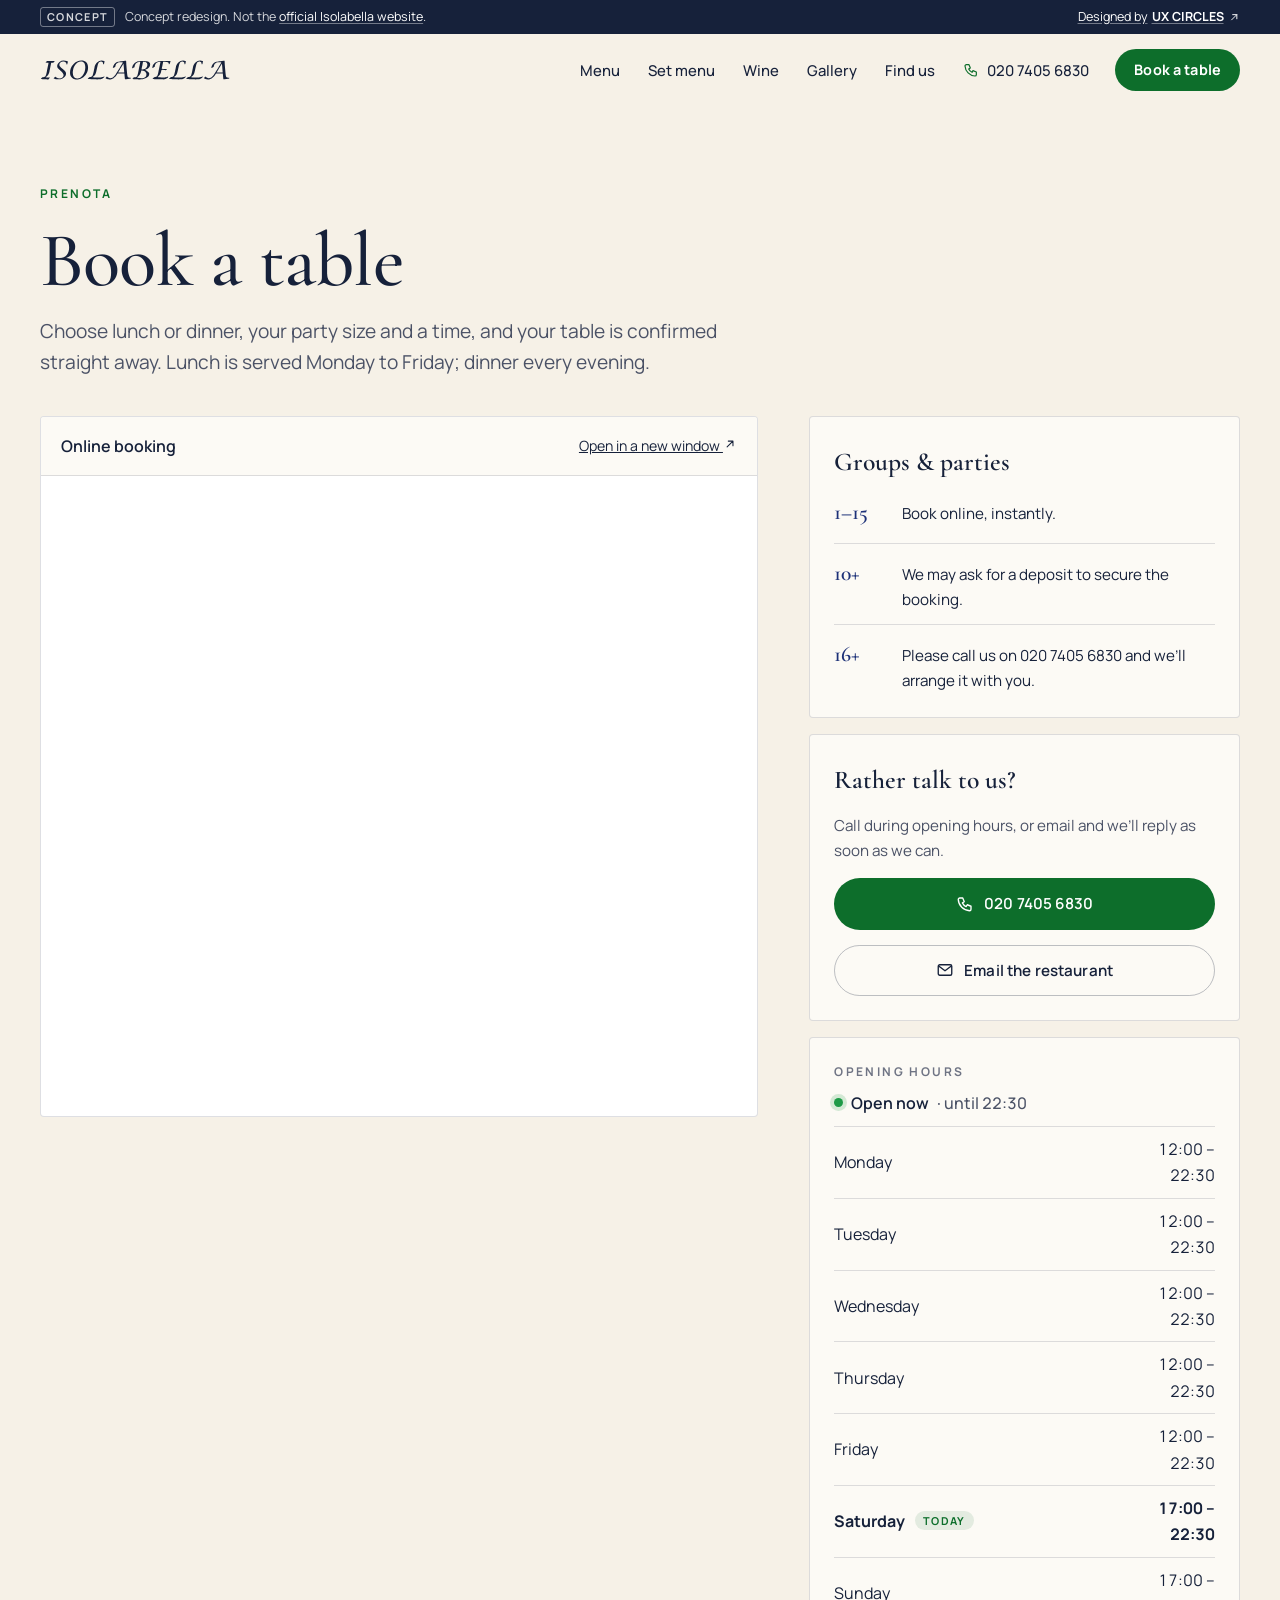
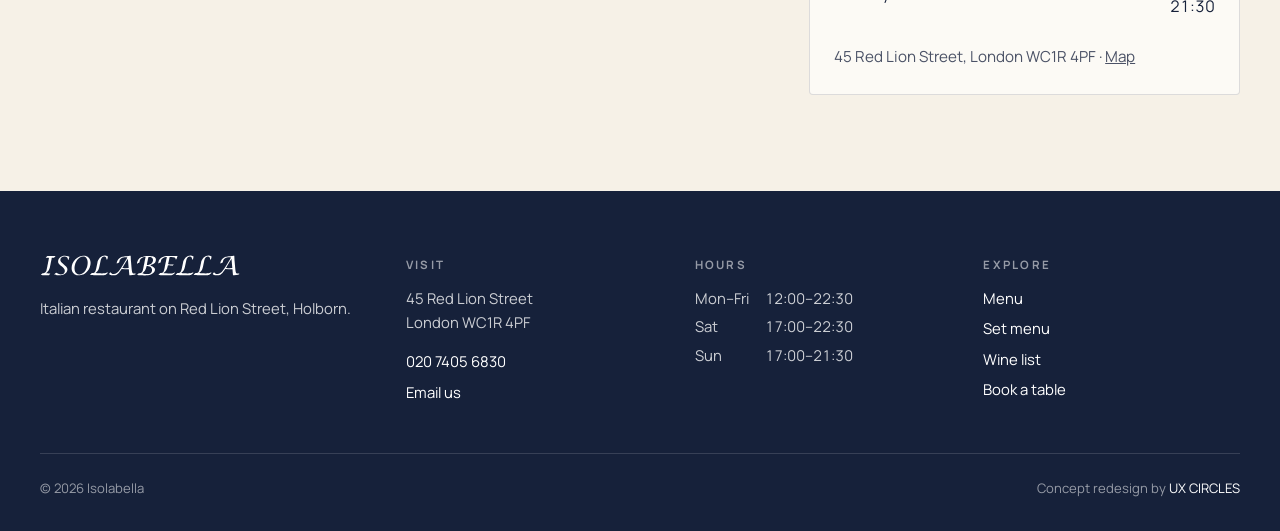
==== commit 4f742a2d: "Rework the home hero and drop the hill line from the logo The hero now layers a round dish photo ove" ====
--- a/book.html
+++ b/book.html
@@ -24,7 +24,7 @@
   <link rel="preconnect" href="https://fonts.googleapis.com">
   <link rel="preconnect" href="https://fonts.gstatic.com" crossorigin>
   <link href="https://fonts.googleapis.com/css2?family=Cormorant+Garamond:ital,wght@0,500;0,600;1,500;1,600&family=Manrope:wght@400;500;600;700&display=swap" rel="stylesheet">
-  <link rel="stylesheet" href="styles.css?v=1">
+  <link rel="stylesheet" href="styles.css?v=2">
 
 </head>
 <body>
@@ -49,7 +49,7 @@
     </div>
     <div class="header-bar">
       <div class="wrap header-inner">
-        <a class="brand" href="./" aria-label="Isolabella home"><img src="assets/img/logo.svg" alt="Isolabella" width="150" height="54"></a>
+        <a class="brand" href="./" aria-label="Isolabella home"><img src="assets/img/logo.svg" alt="Isolabella" width="190" height="21"></a>
         <nav class="nav" id="nav" data-nav aria-label="Main">
           <a href="menu.html">Menu</a>
           <a href="menu.html#set-menu">Set menu</a>
@@ -70,7 +70,7 @@
   <main id="main">
     <div class="page-head">
       <div class="wrap">
-        <p class="eyebrow"><img src="assets/img/ridge.svg" alt="" width="40" height="14">Prenota</p>
+        <p class="eyebrow">Prenota</p>
         <h1 class="display">Book a table</h1>
         <p class="lede">Choose lunch or dinner, your party size and a time, and your table is confirmed straight away. Lunch is served Monday to Friday; dinner every evening.</p>
       </div>
@@ -123,7 +123,7 @@
     <div class="wrap">
       <div class="footer-grid">
         <div>
-          <img src="assets/img/logo-light.svg" alt="Isolabella" width="170" height="61" loading="lazy">
+          <img src="assets/img/logo-light.svg" alt="Isolabella" width="200" height="22" loading="lazy">
           <p>Italian restaurant on Red Lion Street, Holborn.</p>
         </div>
         <div>
@@ -147,6 +147,6 @@
     </div>
   </footer>
 
-  <script src="main.js?v=1" defer></script>
+  <script src="main.js?v=2" defer></script>
 </body>
 </html>
--- a/styles.css
+++ b/styles.css
@@ -70,7 +70,6 @@
   color: var(--hill);
 }
 .dark .eyebrow { color: var(--hill-soft); }
-.eyebrow img { width: 40px; height: auto; }
 .lede { font-size: clamp(1.05rem, 1.5vw, 1.2rem); line-height: 1.6; color: var(--ink-2); max-width: 36em; }
 .dark .lede { color: rgba(255, 255, 255, 0.78); }
 .it { font-family: var(--serif); font-style: italic; font-size: 1.1em; }
@@ -109,7 +108,7 @@
 .site-header.is-scrolled .header-bar { border-bottom-color: var(--line); }
 .header-inner { display: flex; align-items: center; gap: 28px; height: var(--header-h); }
 .brand { display: block; flex: none; }
-.brand img { width: 150px; height: auto; }
+.brand img { width: 190px; height: auto; }
 .nav { display: flex; align-items: center; gap: 4px; margin-left: auto; }
 .nav a:not(.btn) { padding: 8px 12px; border-radius: 999px; font-size: 0.93rem; font-weight: 500; text-decoration: none; color: var(--ink); transition: background-color .2s; }
 .nav a:not(.btn):hover { background: rgba(22, 33, 58, 0.06); }
@@ -122,7 +121,7 @@
 
 @media (max-width: 960px) {
   :root { --header-h: 64px; }
-  .brand img { width: 128px; }
+  .brand img { width: 158px; }
   .header-actions { display: flex; align-items: center; gap: 8px; margin-left: auto; }
   .burger {
     display: inline-grid; place-items: center; width: 44px; height: 44px;
@@ -157,22 +156,69 @@
   .header-actions .btn { padding: 8px 14px; }
 }
 
-/* ---------- Hero ---------- */
-.hero { padding: clamp(28px, 5vw, 64px) 0 clamp(48px, 7vw, 96px); }
-.hero-grid { display: grid; grid-template-columns: minmax(0, 1fr) minmax(0, 1.08fr); gap: clamp(32px, 5vw, 72px); align-items: center; }
-.hero h1 { margin-bottom: 24px; }
-.hero .lede { margin-bottom: 32px; }
+/* ---------- Hero: shopfront in an arch, a dish in front, set-menu stamp ---------- */
+/* entrance: each piece fades up in turn (delay set inline as --d) */
+.js .ha-in { opacity: 0; transform: translateY(14px); animation: ha-in .8s cubic-bezier(.2, .7, .2, 1) var(--d, 0ms) forwards; }
+@keyframes ha-in { to { opacity: 1; transform: none; } }
+
+@media (prefers-reduced-motion: reduce) { .js .ha-in { opacity: 1; transform: none; animation: none; } }
+.ha { padding: clamp(24px, 4vw, 56px) 0 clamp(56px, 8vw, 112px); overflow: hidden; }
+.ha-grid { display: grid; grid-template-columns: minmax(0, 0.92fr) minmax(0, 1.08fr); gap: clamp(24px, 4vw, 56px); align-items: center; }
+.ha h1 { margin-bottom: 24px; }
+.ha .lede { margin-bottom: 32px; }
+.ha .hero-cta { margin-bottom: 28px; }
+.ha-meta { display: flex; flex-wrap: wrap; align-items: center; gap: 10px 22px; margin: 0; font-size: 0.95rem; }
+.ha-meta a { display: inline-flex; align-items: center; gap: 8px; text-decoration: none; color: var(--ink-2); }
+.ha-meta a:hover { color: var(--ink); text-decoration: underline; }
+.ha-meta .icon { width: 17px; height: 17px; color: var(--hill); }
+
+.ha-media { position: relative; aspect-ratio: 1 / 0.9; }
+.ha-facade {
+  position: absolute; right: 0; top: 0; width: 68%; aspect-ratio: 4 / 4.6; z-index: 1;
+  border-radius: 999px 999px var(--radius) var(--radius); overflow: hidden; background: var(--stone);
+  box-shadow: 0 30px 60px -30px rgba(22, 33, 58, 0.45);
+}
+.ha-facade img { width: 100%; height: 100%; object-fit: cover; object-position: 52% 50%; transform-origin: 50% 60%; }
+.js .ha-facade img { animation: ha-zoom 14s ease-out both; }
+@keyframes ha-zoom { from { transform: scale(1.12); } to { transform: scale(1); } }
+.ha-dish {
+  position: absolute; left: 0; bottom: 2%; width: 50%; aspect-ratio: 1 / 1; margin: 0; z-index: 2;
+  border: 10px solid var(--linen); border-radius: 50%; overflow: hidden; background: var(--stone);
+  box-shadow: 0 24px 50px -20px rgba(22, 33, 58, 0.5);
+}
+.ha-dish img { width: 100%; height: 100%; object-fit: cover; object-position: 42% 55%; transform: scale(1.25); }
+.js .ha-dish { opacity: 0; transform: translate(-24px, 24px) rotate(-6deg); animation: ha-dish .9s cubic-bezier(.2, .7, .2, 1) .5s forwards; }
+@keyframes ha-dish { to { opacity: 1; transform: none; } }
+.ha-stamp {
+  position: absolute; left: 41%; bottom: 0; z-index: 3; width: 128px; height: 128px;
+  display: grid; place-items: center; border-radius: 50%;
+  background: var(--ink); color: #fff; text-decoration: none;
+  box-shadow: 0 14px 30px -10px rgba(22, 33, 58, 0.6);
+  transition: transform .3s;
+}
+.ha-stamp:hover { transform: scale(1.05) rotate(-4deg); }
+.ha-stamp-ring { position: absolute; inset: 4px; width: calc(100% - 8px); height: calc(100% - 8px); font: 700 9px/1 var(--sans); letter-spacing: 0.16em; fill: var(--hill-soft); }
+.js .ha-stamp-ring { animation: ha-spin 28s linear infinite; }
+@keyframes ha-spin { to { transform: rotate(360deg); } }
+.ha-stamp-price { position: relative; display: grid; text-align: center; font-family: var(--serif); font-size: 1.9rem; font-weight: 500; line-height: 1; }
+.ha-stamp-price small { font-family: var(--sans); font-size: 0.56rem; letter-spacing: 0.14em; text-transform: uppercase; color: rgba(255, 255, 255, 0.7); margin-bottom: 4px; }
+.js .ha-stamp { opacity: 0; animation: ha-in .7s cubic-bezier(.2, .7, .2, 1) 1.1s forwards; transform: none; }
+@media (prefers-reduced-motion: reduce) {
+  .js .ha-facade img, .js .ha-stamp-ring { animation: none; }
+  .js .ha-dish, .js .ha-stamp { opacity: 1; transform: none; animation: none; }
+}
+@media (max-width: 900px) {
+  .ha-grid { grid-template-columns: 1fr; }
+  .ha-media { order: -1; width: 100%; max-width: 560px; margin: 0 auto 8px; }
+}
+@media (max-width: 480px) {
+  .ha-stamp { width: 112px; height: 112px; left: 42%; }
+  .ha-stamp-price { font-size: 1.6rem; }
+  .ha-stamp-price small { font-size: 0.5rem; }
+  .ha-dish { border-width: 7px; }
+}
+
 .hero-cta { display: flex; flex-wrap: wrap; gap: 12px; margin-bottom: 36px; }
-.hero-facts { display: grid; grid-template-columns: repeat(2, minmax(0, 1fr)); gap: 0; border-top: 1px solid var(--line); margin: 0; }
-.hero-facts > div { padding: 16px 16px 0 0; }
-.hero-facts > div + div { padding-left: 20px; border-left: 1px solid var(--line); }
-.hero-facts dt { font-size: 0.72rem; font-weight: 700; letter-spacing: 0.16em; text-transform: uppercase; color: var(--ink-3); margin-bottom: 4px; }
-.hero-facts dd { margin: 0; font-weight: 500; }
-.hero-facts a { text-decoration: none; }
-.hero-facts a:hover { text-decoration: underline; }
-.hero-media { position: relative; }
-.hero-media .frame { position: relative; border-radius: 200px 200px var(--radius) var(--radius); overflow: hidden; aspect-ratio: 4 / 4.4; background: var(--stone); }
-.hero-media .frame img { width: 100%; height: 100%; object-fit: cover; object-position: 50% 45%; }
 
 /* open-now pill */
 .status { display: inline-flex; align-items: center; gap: 8px; font-weight: 600; }
@@ -181,16 +227,7 @@
 .status.is-soon::before { background: #c88a12; box-shadow: 0 0 0 4px rgba(200, 138, 18, 0.18); }
 .status small { font-weight: 500; color: var(--ink-2); font-size: inherit; }
 
-@media (max-width: 900px) {
-  .hero-grid { grid-template-columns: 1fr; }
-  .hero-media { order: -1; max-width: 520px; width: 100%; margin: 0 auto; }
-  .hero-media .frame { aspect-ratio: 4 / 3.6; border-radius: 160px 160px var(--radius) var(--radius); }
-  }
-@media (max-width: 480px) {
-  .hero-facts { grid-template-columns: 1fr; }
-  .hero-facts > div + div { padding-left: 0; border-left: 0; border-top: 1px solid var(--line); margin-top: 16px; }
-  .hero-cta .btn { flex: 1 1 100%; }
-}
+@media (max-width: 480px) { .hero-cta .btn { flex: 1 1 100%; } }
 
 /* ---------- Sections ---------- */
 .section { padding: clamp(64px, 9vw, 120px) 0; }
@@ -241,7 +278,6 @@
 .course li { padding: 8px 0; }
 .course li b { display: block; font-family: var(--serif); font-size: 1.28rem; font-weight: 600; line-height: 1.2; }
 .course li span { font-size: 0.88rem; color: rgba(255, 255, 255, 0.66); }
-.setmenu-ridge { position: absolute; right: -80px; bottom: -40px; width: 520px; opacity: 0.12; pointer-events: none; }
 @media (max-width: 900px) { .setmenu-grid { grid-template-columns: 1fr; } }
 @media (max-width: 560px) { .course ul { grid-template-columns: 1fr; } }
 
@@ -320,7 +356,7 @@
 /* map markers */
 .map-pin { display: flex; flex-direction: column; align-items: center; }
 .map-pin .pin { display: grid; place-items: center; width: 46px; height: 46px; border-radius: 50% 50% 50% 0; transform: rotate(-45deg); background: var(--ink); box-shadow: 0 6px 16px rgba(22, 33, 58, 0.35); }
-.map-pin .pin img { width: 32px; transform: rotate(45deg); }
+.map-pin .pin img { width: 20px; transform: rotate(45deg); }
 .map-pin .pin-label { margin-top: 6px; padding: 3px 10px; background: var(--ink); color: #fff; border-radius: 99px; font: 600 12px/1.4 var(--sans); white-space: nowrap; }
 .map-station { display: flex; align-items: center; gap: 6px; font: 600 12px/1.2 var(--sans); color: var(--ink); text-shadow: 0 0 3px #fff, 0 0 3px #fff; }
 .map-station .roundel { width: 18px; height: 14px; border-radius: 50%; border: 3.5px solid #dc241f; position: relative; background: #fff; }
@@ -335,7 +371,7 @@
 /* ---------- Footer ---------- */
 .site-footer { background: var(--ink); color: rgba(255, 255, 255, 0.78); padding: 64px 0 32px; font-size: 0.93rem; }
 .footer-grid { display: grid; grid-template-columns: 1.3fr 1fr 1fr 1fr; gap: 32px; }
-.footer-grid img { width: 170px; margin-bottom: 16px; }
+.footer-grid img { width: 200px; margin-bottom: 20px; }
 .site-footer h2 { font-family: var(--sans); font-size: 0.72rem; font-weight: 700; letter-spacing: 0.2em; text-transform: uppercase; color: rgba(255, 255, 255, 0.55); margin-bottom: 12px; }
 .site-footer ul { list-style: none; margin: 0; padding: 0; display: grid; gap: 6px; }
 .site-footer a { color: #fff; text-decoration: none; }
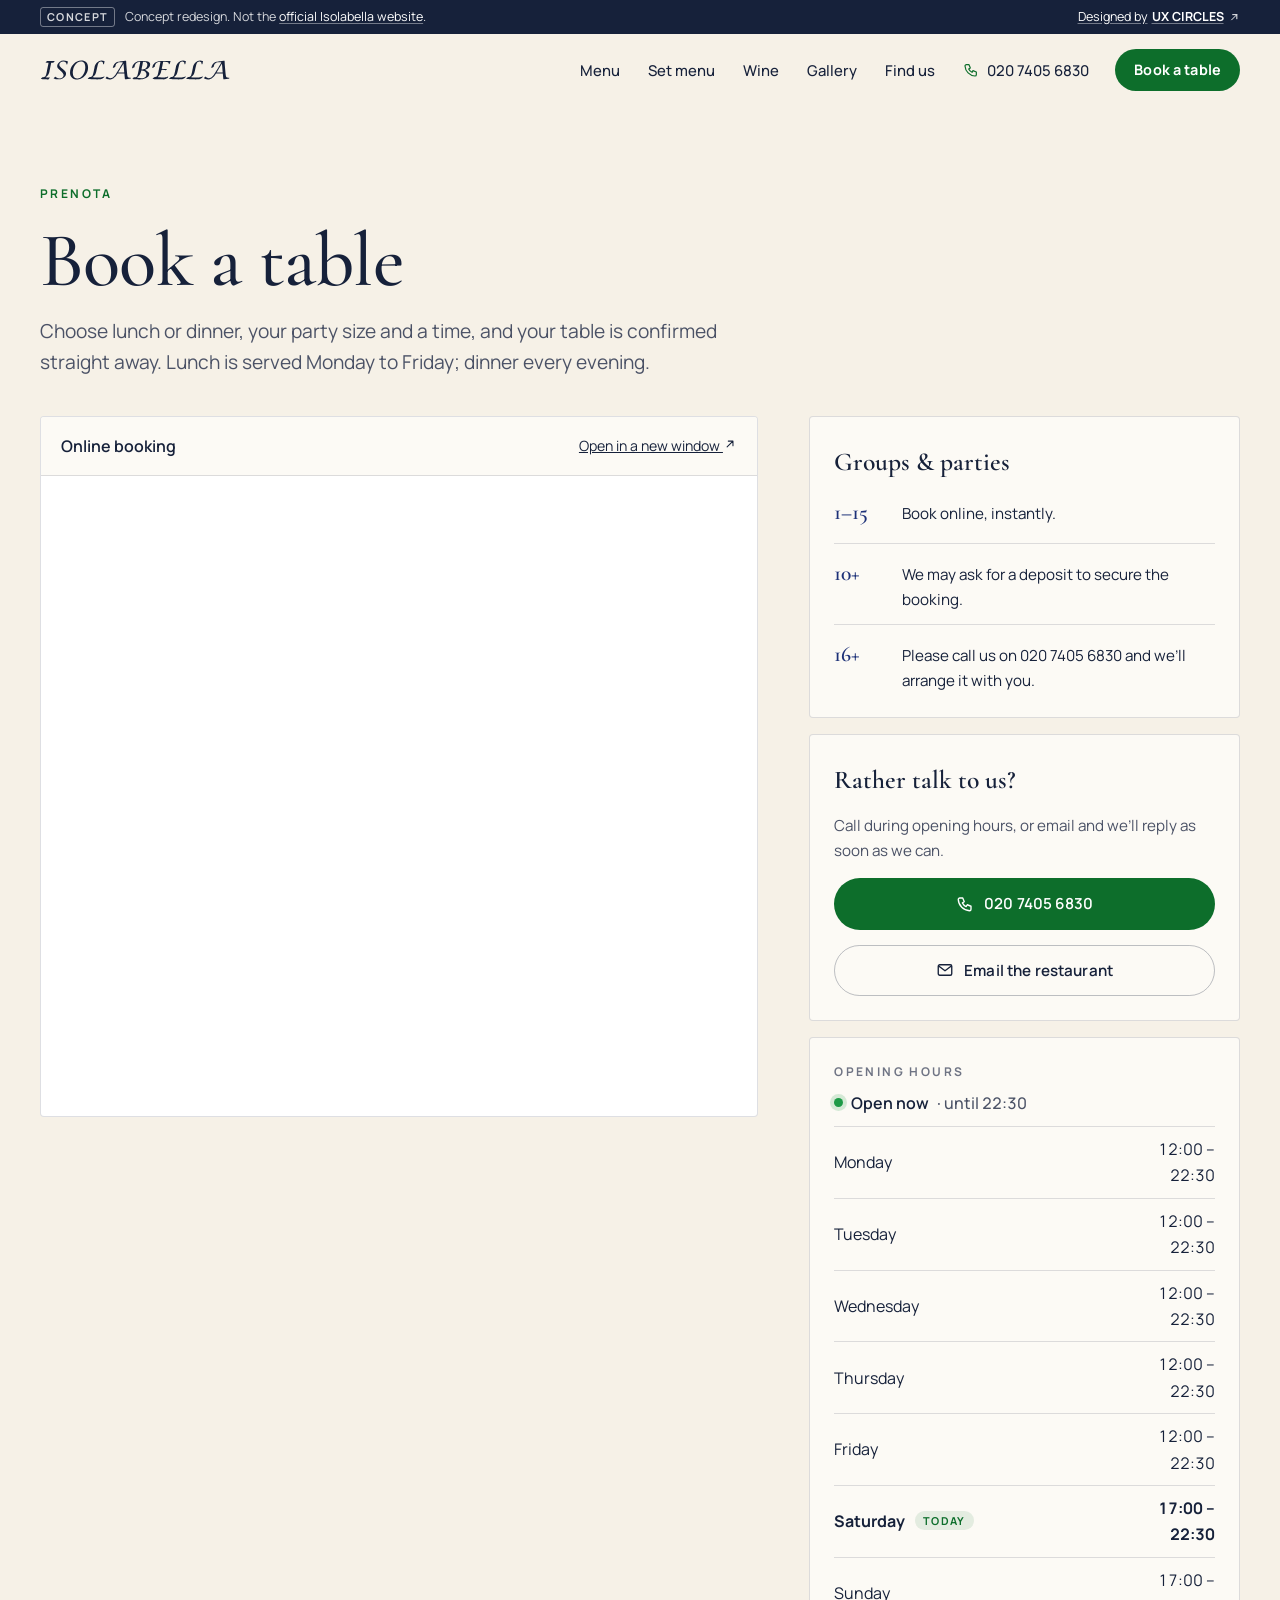
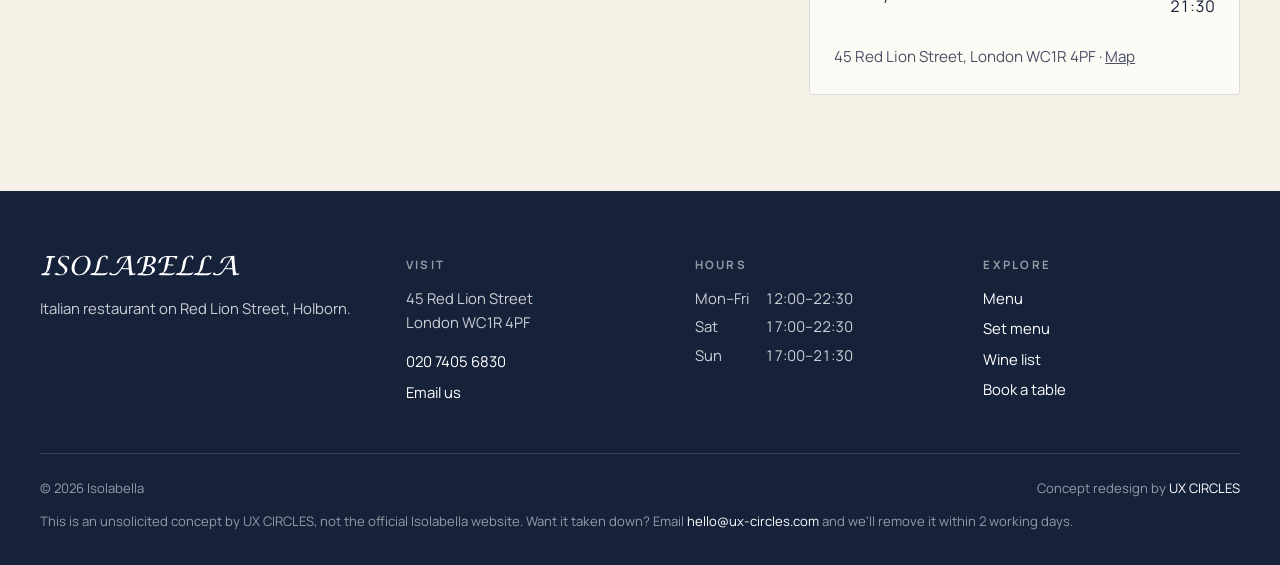
==== commit 4b53d478: "Footer: offer to take the concept down within 2 working days Every page now says this is an unsolici" ====
--- a/book.html
+++ b/book.html
@@ -24,7 +24,7 @@
   <link rel="preconnect" href="https://fonts.googleapis.com">
   <link rel="preconnect" href="https://fonts.gstatic.com" crossorigin>
   <link href="https://fonts.googleapis.com/css2?family=Cormorant+Garamond:ital,wght@0,500;0,600;1,500;1,600&family=Manrope:wght@400;500;600;700&display=swap" rel="stylesheet">
-  <link rel="stylesheet" href="styles.css?v=2">
+  <link rel="stylesheet" href="styles.css?v=3">
 
 </head>
 <body>
@@ -143,6 +143,7 @@
       <div class="footer-base">
         <p>© <span data-year>2026</span> Isolabella</p>
         <p>Concept redesign by <a href="https://ux-circles.com/web" target="_blank" rel="noopener">UX CIRCLES</a></p>
+        <p data-takedown style="flex-basis: 100%; margin: 0;">This is an unsolicited concept by UX CIRCLES, not the official Isolabella website. Want it taken down? Email <a href="mailto:hello@ux-circles.com">hello@ux-circles.com</a> and we'll remove it within 2 working days.</p>
       </div>
     </div>
   </footer>
--- a/styles.css
+++ b/styles.css
@@ -25,7 +25,7 @@
 }
 
 *, *::before, *::after { box-sizing: border-box; }
-html { -webkit-text-size-adjust: 100%; scroll-behavior: smooth; scroll-padding-top: calc(var(--header-h) + 24px); }
+html { -webkit-text-size-adjust: 100%; scroll-behavior: smooth; scroll-padding-top: calc(var(--nav-top, 106px) + 24px); }
 @media (prefers-reduced-motion: reduce) { html { scroll-behavior: auto; } }
 body {
   margin: 0;
@@ -409,7 +409,8 @@
 .menu-tabs a { display: inline-flex; align-items: center; min-height: 44px; padding: 8px 18px; border: 1px solid var(--line-strong); border-radius: 999px; text-decoration: none; font-weight: 600; font-size: 0.93rem; }
 .menu-tabs a:hover { border-color: var(--ink); }
 .menu-layout { display: grid; grid-template-columns: 220px minmax(0, 1fr); gap: clamp(32px, 5vw, 72px); padding-bottom: 96px; align-items: start; }
-.menu-index { position: sticky; top: calc(var(--header-h) + 58px); }
+/* --nav-top is the header's real bottom edge (concept stripe + bar), measured in main.js */
+.menu-index { position: sticky; top: calc(var(--nav-top, 106px) + 24px); }
 .menu-index p { font-size: 0.72rem; font-weight: 700; letter-spacing: 0.2em; text-transform: uppercase; color: var(--ink-3); margin: 18px 0 6px; }
 .menu-index p:first-child { margin-top: 0; }
 .menu-index ol { list-style: none; margin: 0; padding: 0; }
@@ -454,7 +455,7 @@
 @media (max-width: 960px) {
   .menu-layout { grid-template-columns: minmax(0, 1fr); }
   .menu-index {
-    top: var(--header-h); z-index: 20; margin: 0 calc(var(--gutter) * -1);
+    top: var(--nav-top, 98px); z-index: 20; margin: 0 calc(var(--gutter) * -1);
     padding: 8px var(--gutter); background: rgba(246, 241, 231, 0.96); backdrop-filter: blur(10px); -webkit-backdrop-filter: blur(10px);
     border-bottom: 1px solid var(--line);
   }
@@ -465,6 +466,8 @@
   .menu-index a { white-space: nowrap; border: 1px solid var(--line); border-radius: 999px; padding: 6px 14px; }
   .menu-index a.is-active { border-color: var(--ink); background: var(--ink); color: #fff; }
   .pdfs { grid-template-columns: 1fr; }
+  /* on top of the html scroll-padding: clear the sticky tab strip */
+  .menu-section, .menu-part { scroll-margin-top: 40px; }
 }
 
 /* ---------- Book page ---------- */
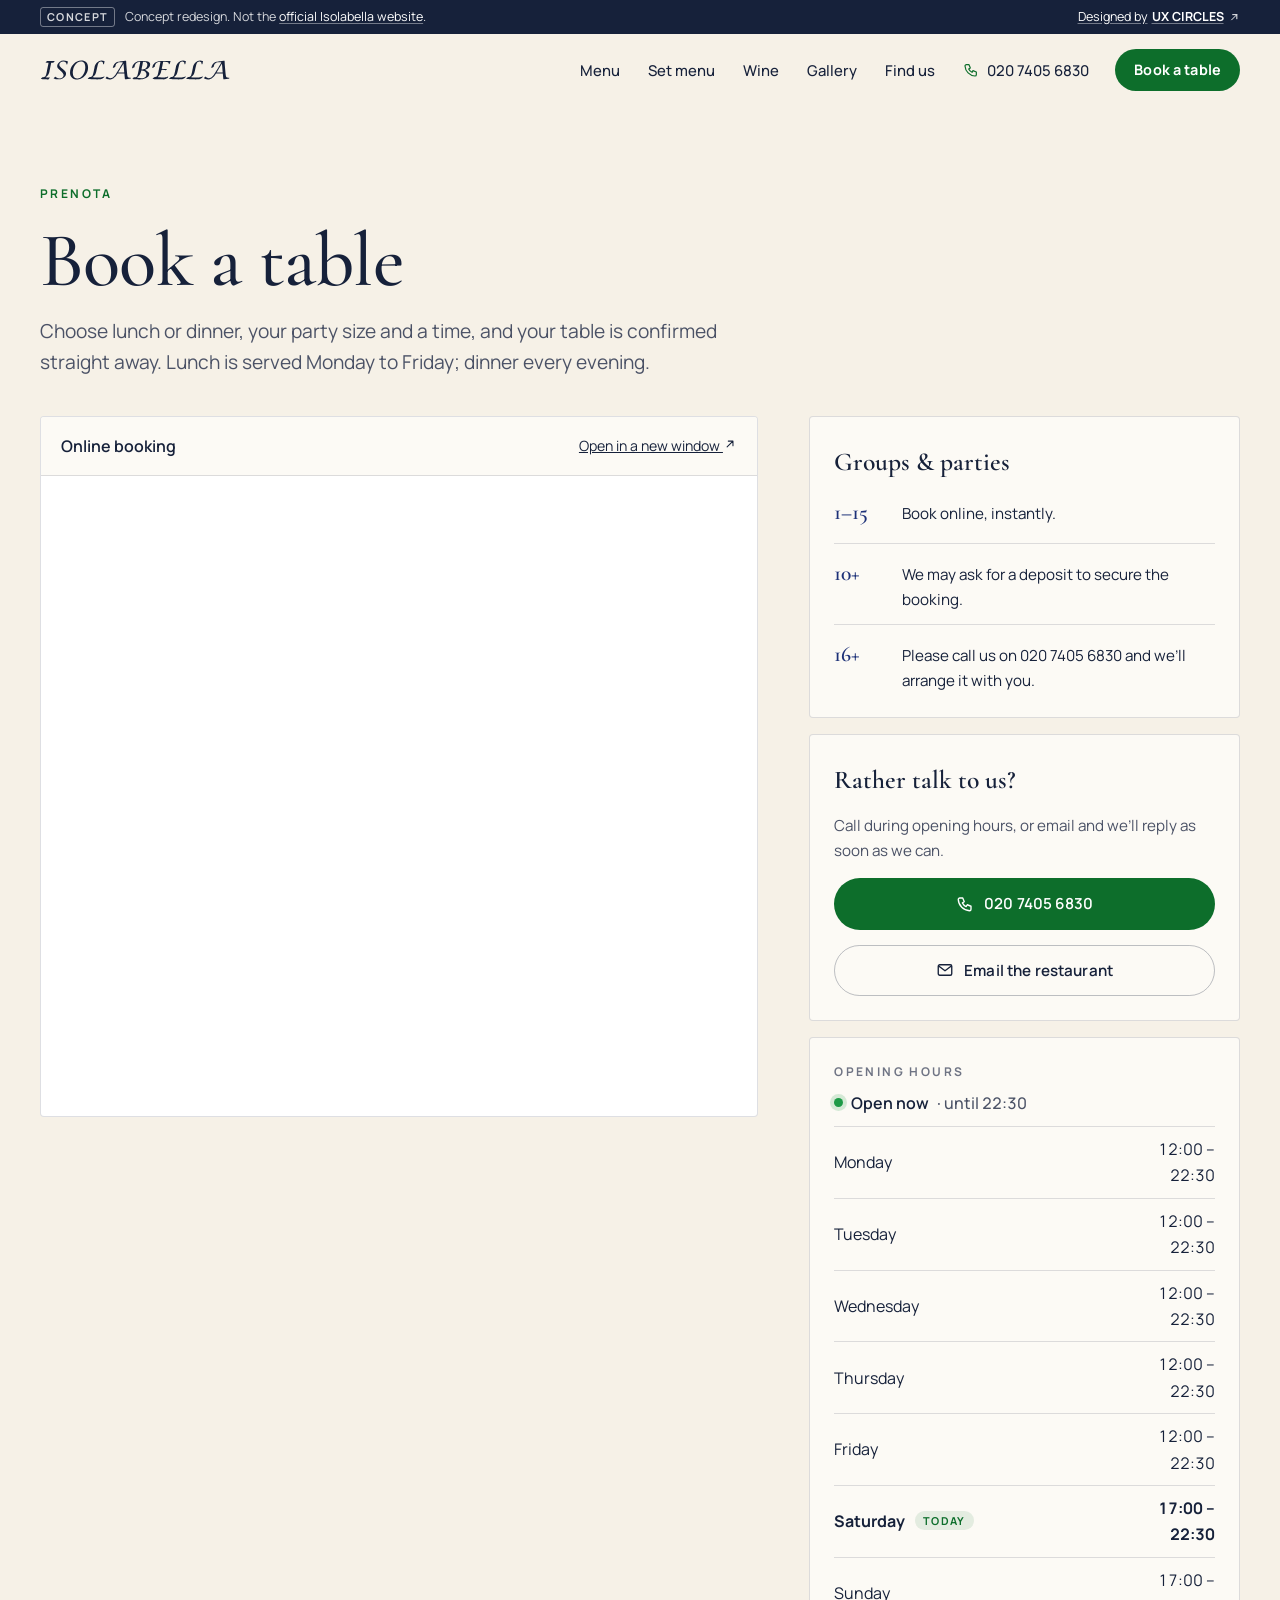
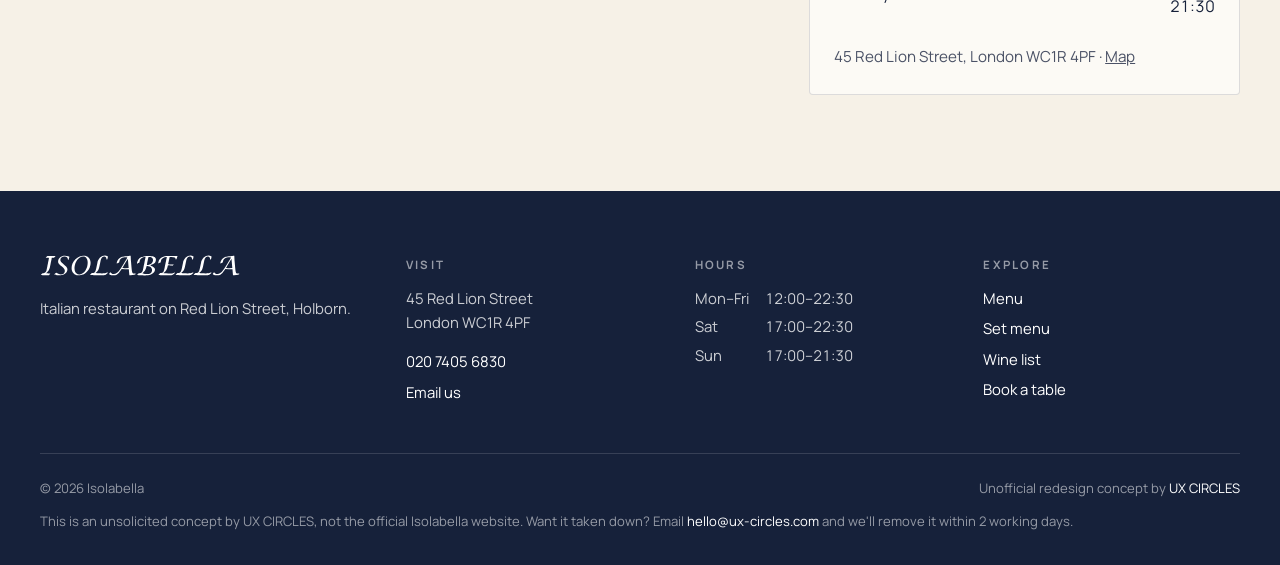
==== commit cfc87b07: "Standardise the UX CIRCLES concept credit Concept bar reads "Designed by UX CIRCLES" (設計：/设计：UX CIRC" ====
--- a/book.html
+++ b/book.html
@@ -44,7 +44,7 @@
     <div class="concept-bar" role="note">
       <div class="wrap concept-inner">
         <p><span class="concept-tag">Concept</span><span class="concept-long">Concept redesign. Not the <a href="http://www.isolabellarestaurant.co.uk/" target="_blank" rel="noopener">official Isolabella website</a>.</span><span class="concept-short">Concept redesign</span></p>
-        <a href="https://ux-circles.com/web" target="_blank" rel="noopener">Designed by <strong>UX CIRCLES</strong> <svg class="icon" aria-hidden="true"><use href="#i-ext"/></svg></a>
+        <a href="https://ux-circles.com/restaurants" target="_blank" rel="noopener">Designed by <strong>UX CIRCLES</strong> <svg class="icon" aria-hidden="true"><use href="#i-ext"/></svg></a>
       </div>
     </div>
     <div class="header-bar">
@@ -142,7 +142,7 @@
       </div>
       <div class="footer-base">
         <p>© <span data-year>2026</span> Isolabella</p>
-        <p>Concept redesign by <a href="https://ux-circles.com/web" target="_blank" rel="noopener">UX CIRCLES</a></p>
+        <p>Unofficial redesign concept by <a href="https://ux-circles.com/restaurants" target="_blank" rel="noopener">UX CIRCLES</a></p>
         <p data-takedown style="flex-basis: 100%; margin: 0;">This is an unsolicited concept by UX CIRCLES, not the official Isolabella website. Want it taken down? Email <a href="mailto:hello@ux-circles.com">hello@ux-circles.com</a> and we'll remove it within 2 working days.</p>
       </div>
     </div>
